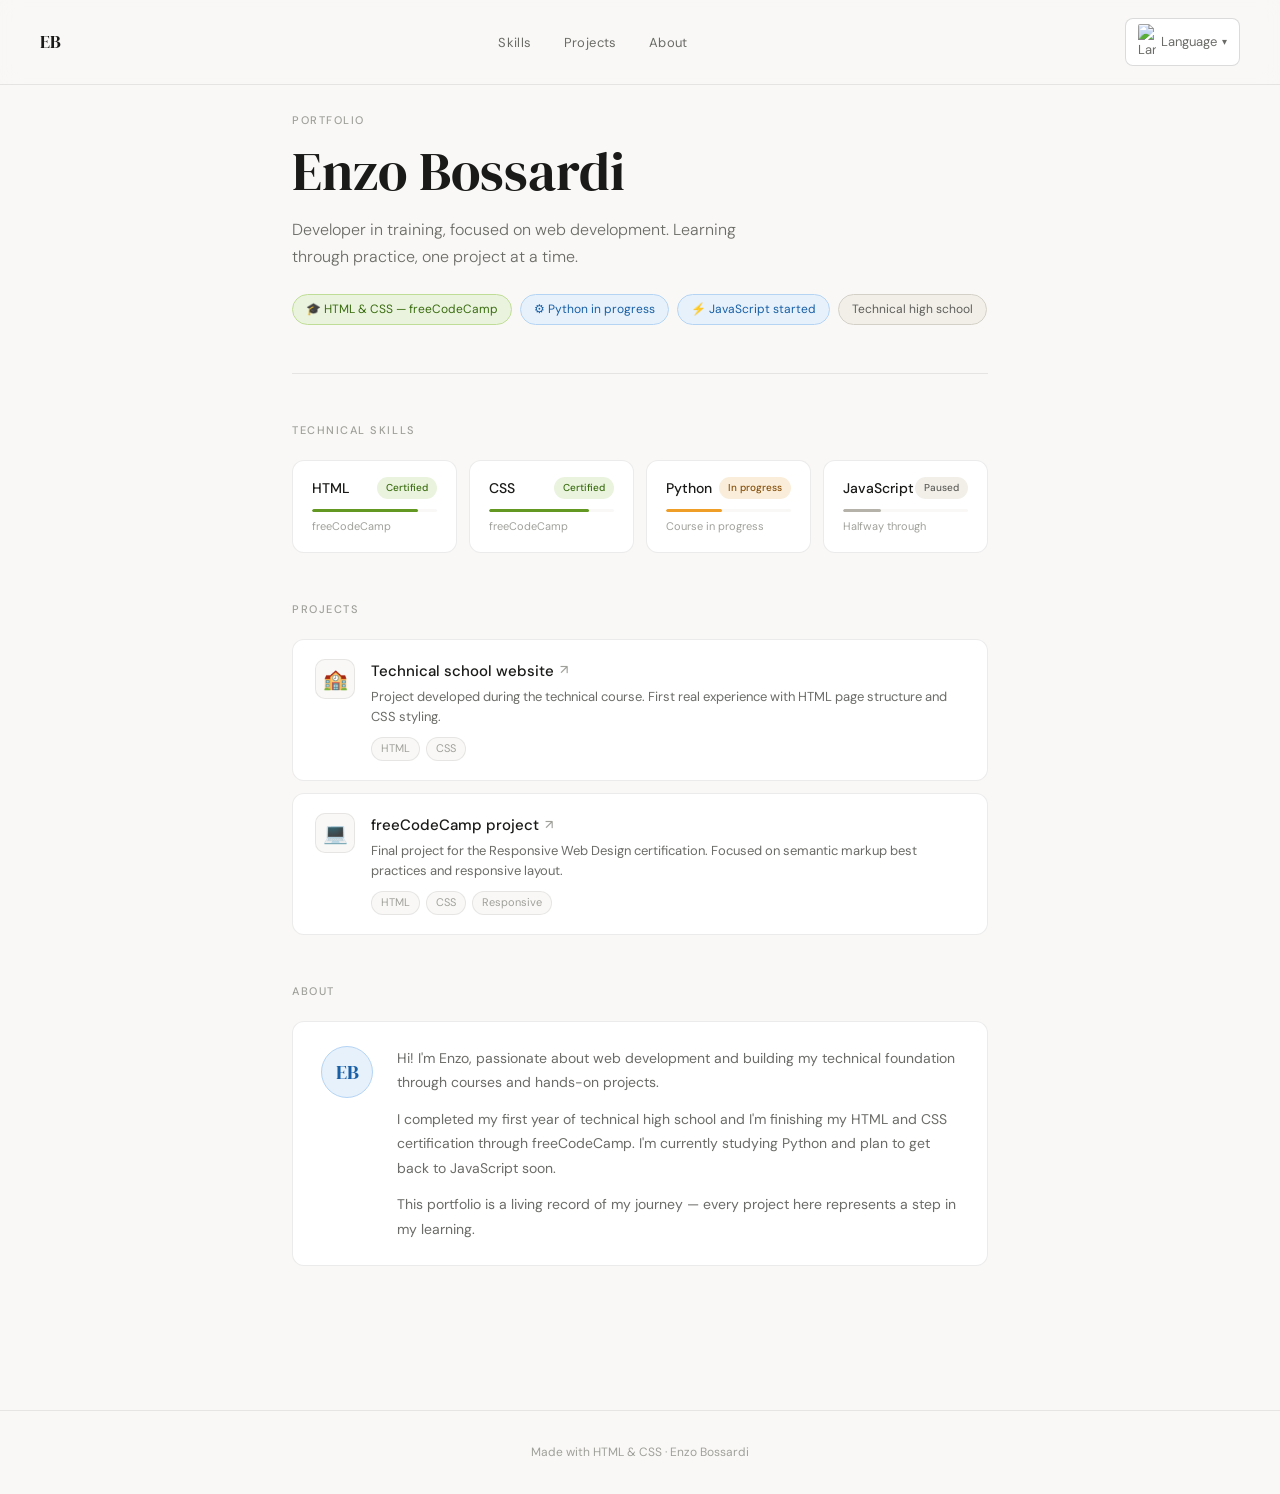
==== index-en.html @ 839d7126 "Deploy first version of my personal hub" ====
<!DOCTYPE html>
<html lang="en">
<head>
  <meta charset="UTF-8" />
  <meta name="viewport" content="width=device-width, initial-scale=1.0" />
  <title>Enzo Bossardi — Portfolio</title>
  <link rel="preconnect" href="https://fonts.googleapis.com" />
  <link rel="preconnect" href="https://fonts.gstatic.com" crossorigin />
  <link href="https://fonts.googleapis.com/css2?family=DM+Serif+Display&family=DM+Sans:ital,opsz,wght@0,9..40,300;0,9..40,400;0,9..40,500&display=swap" rel="stylesheet" />
  <link rel="stylesheet" href="styles.css">
  <link rel="shortcut icon" href="logo-Index.png" type="image/x-icon">
</head>
<body>

  <nav>
    <a href="#" class="nav-logo">EB</a>
    <ul class="nav-links">
      <li><a href="#skills">Skills</a></li>
      <li><a href="#projects">Projects</a></li>
      <li><a href="#about">About</a></li>
    </ul>
    <div class="lang-wrapper">
      <input type="checkbox" id="lang-toggle" />
      <label class="lang-btn" for="lang-toggle">
        <img src="https://flagcdn.com/us.svg" width="18" alt="Language" style="border-radius:2px; vertical-align:-2px;" /> Language <span class="lang-chevron">▾</span>
      </label>
      <div class="lang-dropdown">
        <a href="index.html"><img src="https://flagcdn.com/br.svg" width="18" alt="Brasil" style="border-radius:2px; vertical-align:-2px;" /> Português</a>
        <a href="index-en.html" class="active"><img src="https://flagcdn.com/us.svg" width="18" alt="USA" style="border-radius:2px; vertical-align:-2px;" /> English</a>
      </div>
    </div>
  </nav>

  <main>

    <div class="hero">
      <p class="hero-label">Portfolio</p>
      <h1 class="hero-name">Enzo Bossardi</h1>
      <p class="hero-desc">Developer in training, focused on web development. Learning through practice, one project at a time.</p>
      <div class="hero-tags">
        <span class="tag green">🎓 HTML &amp; CSS — freeCodeCamp</span>
        <span class="tag blue">⚙ Python in progress</span>
        <span class="tag blue">⚡ JavaScript started</span>
        <span class="tag gray">Technical high school</span>
      </div>
    </div>

    <section id="skills">
      <p class="section-label">Technical skills</p>
      <div class="skills-grid">

        <div class="skill-card">
          <div class="skill-top">
            <span class="skill-name">HTML</span>
            <span class="badge badge-green">Certified</span>
          </div>
          <div class="skill-bar"><div class="skill-bar-fill fill-green" style="width:85%"></div></div>
          <p class="skill-note">freeCodeCamp</p>
        </div>

        <div class="skill-card">
          <div class="skill-top">
            <span class="skill-name">CSS</span>
            <span class="badge badge-green">Certified</span>
          </div>
          <div class="skill-bar"><div class="skill-bar-fill fill-green" style="width:80%"></div></div>
          <p class="skill-note">freeCodeCamp</p>
        </div>

        <div class="skill-card">
          <div class="skill-top">
            <span class="skill-name">Python</span>
            <span class="badge badge-amber">In progress</span>
          </div>
          <div class="skill-bar"><div class="skill-bar-fill fill-amber" style="width:45%"></div></div>
          <p class="skill-note">Course in progress</p>
        </div>

        <div class="skill-card">
          <div class="skill-top">
            <span class="skill-name">JavaScript</span>
            <span class="badge badge-gray">Paused</span>
          </div>
          <div class="skill-bar"><div class="skill-bar-fill fill-gray" style="width:30%"></div></div>
          <p class="skill-note">Halfway through</p>
        </div>

      </div>
    </section>

    <section id="projects">
      <p class="section-label">Projects</p>
      <div class="projects-list">

        <a class="project-card" href="senacscs.github.io/t4/enzo/index.html" target="_blank" rel="noopener">
          <div class="project-icon">🏫</div>
          <div class="project-info">
            <p class="project-title">Technical school website <span class="arrow">↗</span></p>
            <p class="project-desc">Project developed during the technical course. First real experience with HTML page structure and CSS styling.</p>
            <div class="project-techs">
              <span class="tech-pill">HTML</span>
              <span class="tech-pill">CSS</span>
            </div>
          </div>
        </a>

        <a class="project-card" href="https://www.freecodecamp.org/enzobossardi208" target="_blank" rel="noopener">
          <div class="project-icon">💻</div>
          <div class="project-info">
            <p class="project-title">freeCodeCamp project <span class="arrow">↗</span></p>
            <p class="project-desc">Final project for the Responsive Web Design certification. Focused on semantic markup best practices and responsive layout.</p>
            <div class="project-techs">
              <span class="tech-pill">HTML</span>
              <span class="tech-pill">CSS</span>
              <span class="tech-pill">Responsive</span>
            </div>
          </div>
        </a>

      </div>
    </section>

    <section id="about">
      <p class="section-label">About</p>
      <div class="sobre-card">
        <div class="avatar">EB</div>
        <div class="sobre-text">
          <p>Hi! I'm Enzo, passionate about web development and building my technical foundation through courses and hands-on projects.</p>
          <p>I completed my first year of technical high school and I'm finishing my HTML and CSS certification through freeCodeCamp. I'm currently studying Python and plan to get back to JavaScript soon.</p>
          <p>This portfolio is a living record of my journey — every project here represents a step in my learning.</p>
        </div>
      </div>
    </section>

  </main>

  <footer>
    Made with HTML &amp; CSS · Enzo Bossardi
  </footer>

</body>
</html>
---- styles.css ----
*, *::before, *::after {
      box-sizing: border-box;
      margin: 0;
      padding: 0;
    }

    :root {
      --bg: #f9f8f6;
      --surface: #ffffff;
      --border: rgba(0, 0, 0, 0.08);
      --border-strong: rgba(0, 0, 0, 0.14);
      --text: #1a1a18;
      --text-muted: #6b6b67;
      --text-faint: #a0a09b;
      --green: #3B6D11;
      --green-bg: #EAF3DE;
      --amber: #854F0B;
      --amber-bg: #FAEEDA;
      --gray-text: #5F5E5A;
      --gray-bg: #F1EFE8;
      --blue: #185FA5;
      --blue-bg: #E6F1FB;
    }

    html { scroll-behavior: smooth; }

    body {
      background: var(--bg);
      color: var(--text);
      font-family: 'DM Sans', sans-serif;
      font-weight: 400;
      line-height: 1.6;
      min-height: 100vh;
    }

    /* NAV */
    nav {
      position: fixed;
      top: 0; left: 0; right: 0;
      z-index: 100;
      display: flex;
      align-items: center;
      justify-content: space-between;
      padding: 1.1rem 2.5rem;
      background: rgba(249, 248, 246, 0.88);
      backdrop-filter: blur(10px);
      border-bottom: 0.5px solid var(--border);
    }

    .nav-logo {
      font-family: 'DM Serif Display', serif;
      font-size: 18px;
      color: var(--text);
      text-decoration: none;
    }

    .nav-links {
      display: flex;
      gap: 2rem;
      list-style: none;
    }

    .nav-links a {
      font-size: 13px;
      color: var(--text-muted);
      text-decoration: none;
      letter-spacing: 0.03em;
      transition: color 0.2s;
    }

    .nav-links a:hover { color: var(--text); }

    /* DROPDOWN DE IDIOMA */
    .lang-wrapper {
      position: relative;
    }

    #lang-toggle { display: none; }

    .lang-btn {
      display: flex;
      align-items: center;
      gap: 5px;
      font-size: 13px;
      color: var(--text-muted);
      cursor: pointer;
      padding: 5px 12px;
      border-radius: 8px;
      border: 0.5px solid var(--border-strong);
      background: var(--surface);
      transition: background 0.2s, color 0.2s;
      user-select: none;
    }

    .lang-btn:hover { background: var(--bg); color: var(--text); }

    .lang-chevron {
      font-size: 10px;
      transition: transform 0.2s;
      display: inline-block;
    }

    #lang-toggle:checked ~ .lang-btn .lang-chevron {
      transform: rotate(180deg);
    }

    .lang-dropdown {
      display: none;
      position: absolute;
      top: calc(100% + 8px);
      right: 0;
      background: var(--surface);
      border: 0.5px solid var(--border-strong);
      border-radius: 10px;
      overflow: hidden;
      min-width: 130px;
      box-shadow: 0 4px 16px rgba(0,0,0,0.08);
      z-index: 200;
    }

    #lang-toggle:checked ~ .lang-dropdown { display: block; }

    .lang-dropdown a {
      display: flex;
      align-items: center;
      gap: 8px;
      padding: 10px 14px;
      font-size: 13px;
      color: var(--text-muted);
      text-decoration: none;
      transition: background 0.15s, color 0.15s;
      border-bottom: 0.5px solid var(--border);
    }

    .lang-dropdown a:last-child { border-bottom: none; }

    .lang-dropdown a:hover {
      background: var(--bg);
      color: var(--text);
    }

    .lang-dropdown a.active {
      color: var(--text);
      font-weight: 500;
    }

    /* MAIN */
    main {
      max-width: 760px;
      margin: 0 auto;
      padding: 7rem 2rem 5rem;
    }

    /* HERO */
    .hero {
      padding-bottom: 3rem;
      border-bottom: 0.5px solid var(--border);
      margin-bottom: 3rem;
      animation: fadeUp 0.6s ease both;
    }

    .hero-label {
      font-size: 11px;
      letter-spacing: 0.14em;
      text-transform: uppercase;
      color: var(--text-faint);
      font-weight: 500;
      margin-bottom: 0.75rem;
    }

    .hero-name {
      font-family: 'DM Serif Display', serif;
      font-size: clamp(36px, 7vw, 54px);
      font-weight: 400;
      line-height: 1.08;
      margin-bottom: 1rem;
    }

    .hero-desc {
      font-size: 16px;
      color: var(--text-muted);
      font-weight: 300;
      max-width: 480px;
      line-height: 1.7;
      margin-bottom: 1.5rem;
    }

    .hero-tags {
      display: flex;
      flex-wrap: wrap;
      gap: 8px;
    }

    .tag {
      display: inline-flex;
      align-items: center;
      gap: 5px;
      font-size: 12px;
      padding: 5px 13px;
      border-radius: 100px;
      border: 0.5px solid var(--border-strong);
      color: var(--text-muted);
      background: var(--surface);
    }

    .tag.green { border-color: #C0DD97; color: var(--green); background: var(--green-bg); }
    .tag.blue  { border-color: #B5D4F4; color: var(--blue);  background: var(--blue-bg); }
    .tag.gray  { border-color: #D3D1C7; color: var(--gray-text); background: var(--gray-bg); }

    /* SECTIONS */
    section {
      margin-bottom: 3rem;
      animation: fadeUp 0.6s ease both;
    }

    section:nth-of-type(1) { animation-delay: 0.1s; }
    section:nth-of-type(2) { animation-delay: 0.2s; }
    section:nth-of-type(3) { animation-delay: 0.3s; }

    .section-label {
      font-size: 11px;
      letter-spacing: 0.14em;
      text-transform: uppercase;
      color: var(--text-faint);
      font-weight: 500;
      margin-bottom: 1.25rem;
    }

    /* SKILLS */
    .skills-grid {
      display: grid;
      grid-template-columns: repeat(auto-fit, minmax(155px, 1fr));
      gap: 12px;
    }

    .skill-card {
      background: var(--surface);
      border: 0.5px solid var(--border);
      border-radius: 12px;
      padding: 1rem 1.2rem;
      transition: border-color 0.2s, transform 0.2s;
    }

    .skill-card:hover {
      border-color: var(--border-strong);
      transform: translateY(-2px);
    }

    .skill-top {
      display: flex;
      align-items: center;
      justify-content: space-between;
      margin-bottom: 10px;
    }

    .skill-name { font-size: 14px; font-weight: 500; }

    .badge {
      font-size: 10px;
      padding: 3px 9px;
      border-radius: 100px;
      font-weight: 500;
    }

    .badge-green { background: var(--green-bg); color: var(--green); }
    .badge-amber { background: var(--amber-bg); color: var(--amber); }
    .badge-gray  { background: var(--gray-bg);  color: var(--gray-text); }

    .skill-bar {
      height: 3px;
      background: var(--bg);
      border-radius: 100px;
      overflow: hidden;
      margin-bottom: 6px;
    }

    .skill-bar-fill {
      height: 100%;
      border-radius: 100px;
    }

    .fill-green { background: #639922; }
    .fill-amber { background: #EF9F27; }
    .fill-gray  { background: #B4B2A9; }

    .skill-note { font-size: 11px; color: var(--text-faint); }

    /* PROJECTS */
    .projects-list {
      display: flex;
      flex-direction: column;
      gap: 12px;
    }

    .project-card {
      background: var(--surface);
      border: 0.5px solid var(--border);
      border-radius: 12px;
      padding: 1.2rem 1.4rem;
      display: flex;
      align-items: flex-start;
      gap: 1rem;
      text-decoration: none;
      color: inherit;
      transition: border-color 0.2s, transform 0.2s;
    }

    .project-card:hover {
      border-color: var(--border-strong);
      transform: translateY(-2px);
    }

    .project-icon {
      width: 40px;
      height: 40px;
      border-radius: 10px;
      background: var(--bg);
      border: 0.5px solid var(--border);
      display: flex;
      align-items: center;
      justify-content: center;
      font-size: 20px;
      flex-shrink: 0;
    }

    .project-info { flex: 1; }

    .project-title {
      font-size: 15px;
      font-weight: 500;
      margin-bottom: 4px;
      display: flex;
      align-items: center;
      gap: 6px;
    }

    .arrow {
      font-size: 13px;
      color: var(--text-faint);
      transition: transform 0.2s, color 0.2s;
    }

    .project-card:hover .arrow {
      transform: translate(2px, -2px);
      color: var(--text-muted);
    }

    .project-desc {
      font-size: 13px;
      color: var(--text-muted);
      line-height: 1.55;
      margin-bottom: 10px;
    }

    .project-techs {
      display: flex;
      flex-wrap: wrap;
      gap: 6px;
    }

    .tech-pill {
      font-size: 11px;
      padding: 2px 9px;
      border-radius: 100px;
      border: 0.5px solid var(--border);
      color: var(--text-faint);
      background: var(--bg);
    }

    /* SOBRE */
    .sobre-card {
      background: var(--surface);
      border: 0.5px solid var(--border);
      border-radius: 12px;
      padding: 1.5rem 1.75rem;
      display: flex;
      gap: 1.5rem;
      align-items: flex-start;
    }

    .avatar {
      width: 52px;
      height: 52px;
      border-radius: 50%;
      background: var(--blue-bg);
      border: 0.5px solid #B5D4F4;
      display: flex;
      align-items: center;
      justify-content: center;
      font-family: 'DM Serif Display', serif;
      font-size: 20px;
      color: var(--blue);
      flex-shrink: 0;
    }

    .sobre-text p {
      font-size: 14px;
      color: var(--text-muted);
      line-height: 1.75;
      margin-bottom: 0.75rem;
    }

    .sobre-text p:last-child { margin-bottom: 0; }

    /* FOOTER */
    footer {
      text-align: center;
      padding: 2rem;
      font-size: 12px;
      color: var(--text-faint);
      border-top: 0.5px solid var(--border);
      margin-top: 1rem;
    }

    /* ANIMATION */
    @keyframes fadeUp {
      from { opacity: 0; transform: translateY(16px); }
      to   { opacity: 1; transform: translateY(0); }
    }

    /* MOBILE */
    @media (max-width: 600px) {
      nav { padding: 1rem 1.25rem; }
      .nav-links { gap: 1.25rem; }
      main { padding: 6rem 1.25rem 4rem; }
      .sobre-card { flex-direction: column; }
    }
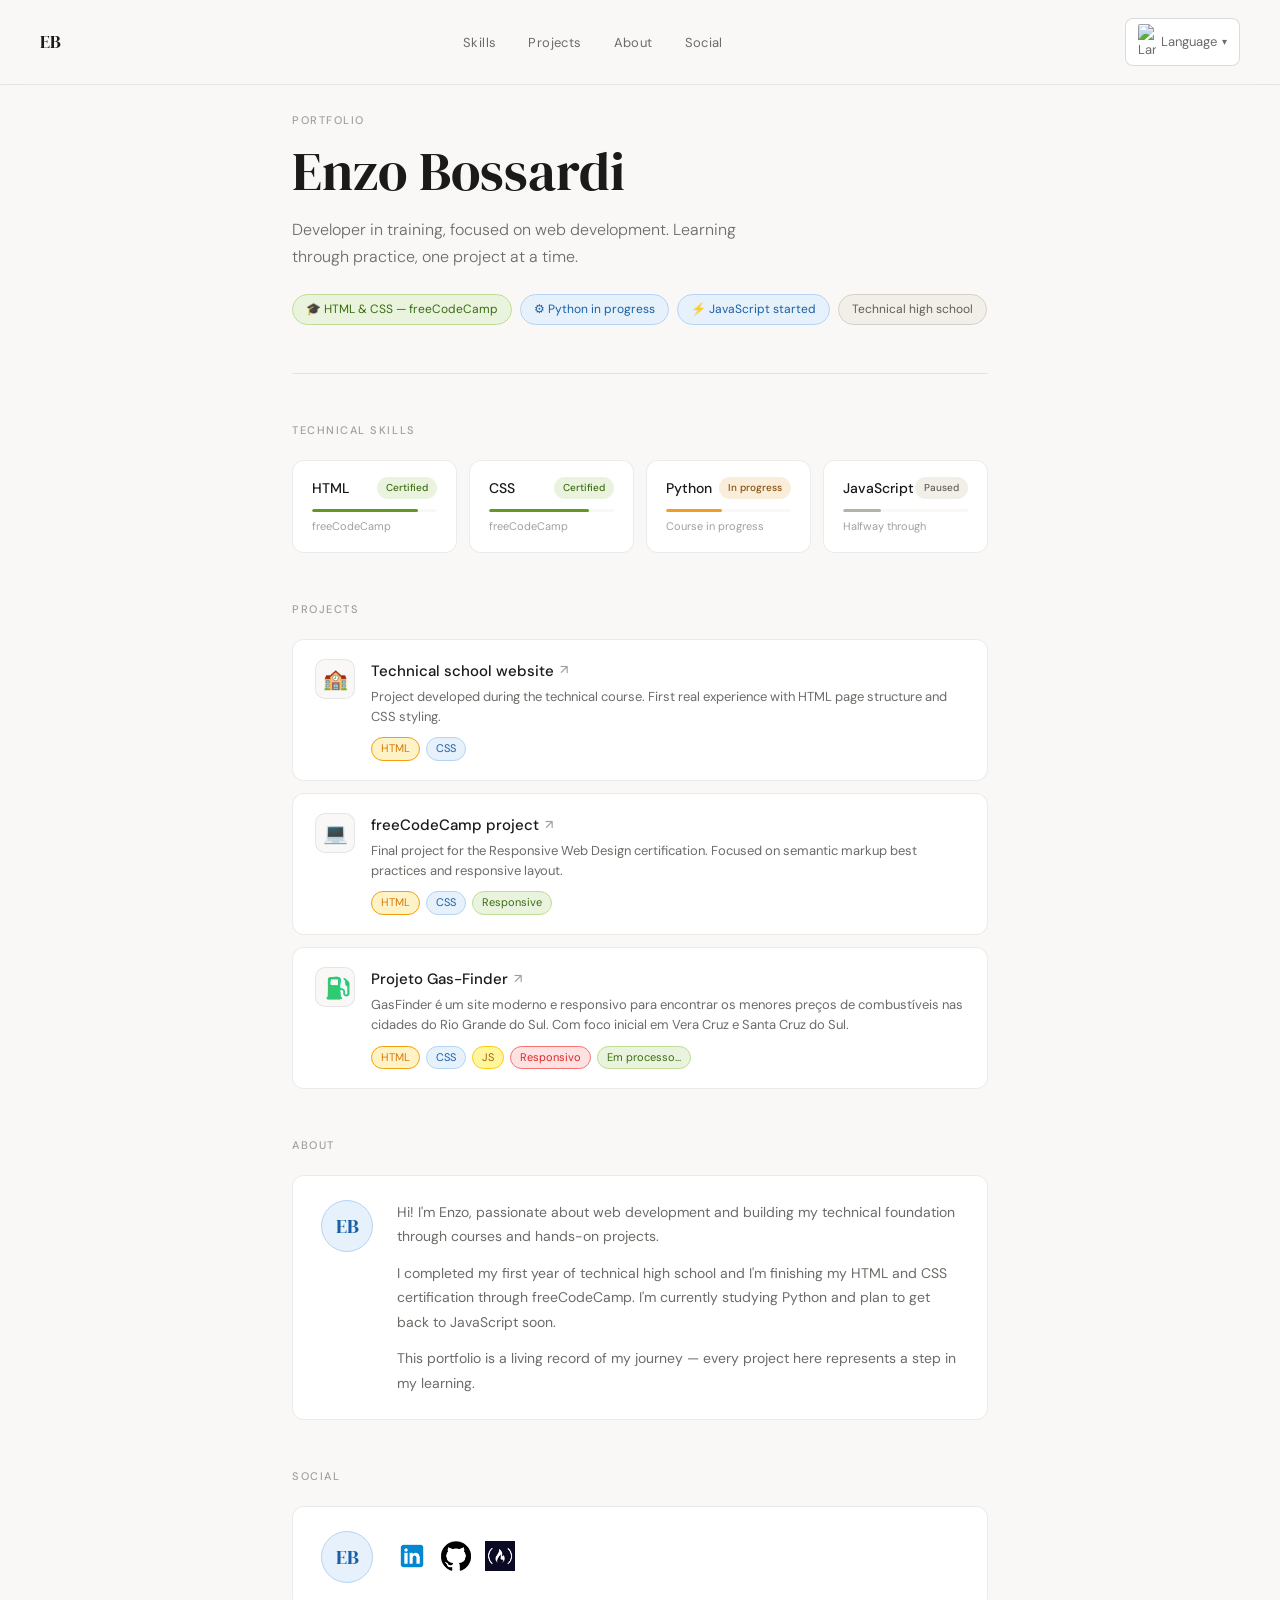
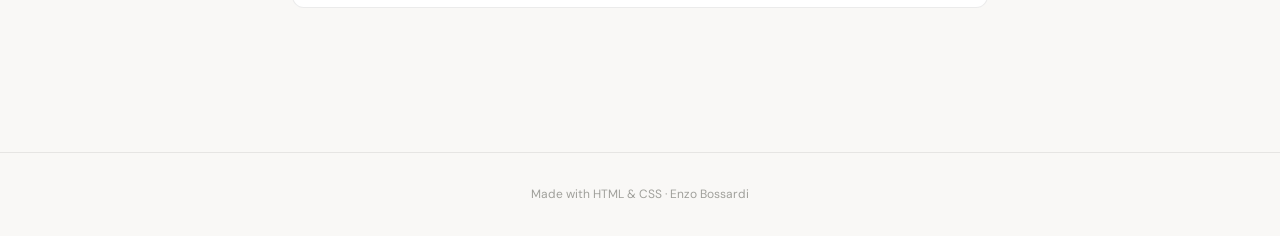
==== commit 4d7353c3: "Updating English" ====
--- a/index-en.html
+++ b/index-en.html
@@ -18,6 +18,7 @@
       <li><a href="#skills">Skills</a></li>
       <li><a href="#projects">Projects</a></li>
       <li><a href="#about">About</a></li>
+      <li><a href="#social">Social</a></li>
     </ul>
     <div class="lang-wrapper">
       <input type="checkbox" id="lang-toggle" />
@@ -98,8 +99,8 @@
             <p class="project-title">Technical school website <span class="arrow">↗</span></p>
             <p class="project-desc">Project developed during the technical course. First real experience with HTML page structure and CSS styling.</p>
             <div class="project-techs">
-              <span class="tech-pill">HTML</span>
-              <span class="tech-pill">CSS</span>
+              <span class="tech-pill tag orange">HTML</span>
+              <span class="tech-pill tag blue">CSS</span>
             </div>
           </div>
         </a>
@@ -110,9 +111,24 @@
             <p class="project-title">freeCodeCamp project <span class="arrow">↗</span></p>
             <p class="project-desc">Final project for the Responsive Web Design certification. Focused on semantic markup best practices and responsive layout.</p>
             <div class="project-techs">
-              <span class="tech-pill">HTML</span>
-              <span class="tech-pill">CSS</span>
-              <span class="tech-pill">Responsive</span>
+              <span class="tech-pill tag orange">HTML</span>
+              <span class="tech-pill tag blue">CSS</span>
+              <span class="tech-pill tag green">Responsive</span>
+            </div>
+          </div>
+        </a>
+
+         <a class="project-card" href="https://enzobossardi208.github.io/Gas-Finder/" target="_blank" rel="noopener">
+          <div class="project-icon"><img src="images/Logo-Gas-Finder-2.0.png" alt="Logo Gas-Finder" width="40px"></div>
+          <div class="project-info">
+            <p class="project-title">Projeto Gas-Finder <span class="arrow">↗</span></p>
+            <p class="project-desc">GasFinder é um site moderno e responsivo para encontrar os menores preços de combustíveis nas cidades do Rio Grande do Sul. Com foco inicial em Vera Cruz e Santa Cruz do Sul.</p>
+            <div class="project-techs">
+              <span class="tech-pill tag orange">HTML</span>
+              <span class="tech-pill tag blue">CSS</span>
+              <span class="tech-pill tag yellow">JS</span>
+              <span class="tech-pill tag red">Responsivo</span>
+              <span class="tech-pill tag green">Em processo...</span>
             </div>
           </div>
         </a>
@@ -132,6 +148,21 @@
       </div>
     </section>
 
+     <section id="social">
+      <p class="section-label">Social</p> 
+      <div class="social-card">
+        <div class="avatar">EB</div>
+        <div class="social-text">
+          <ul>
+            <li><a href="https://www.linkedin.com/in/enzobossardi/" target="_blank"><img src="images/logo-linkedin.png" alt="Logo Linkedin" width="30px"></a></li>
+            <li><a href="https://github.com/EnzoBossardi208" target="_blank"><img src="images/logo-github.png" alt="Logo Github" width="30px"></a></li>
+            <li><a href="https://www.freecodecamp.org/enzobossardi208" target="_blank"><img src="images/freecode-logo.jpg" alt="Logo FreeCodeCamp" width="30px"></a></li>
+          </ul>
+        </div>
+      </div>
+
+    </section>
+
   </main>
 
   <footer>
--- a/styles.css
+++ b/styles.css
@@ -20,6 +20,12 @@
       --gray-bg: #F1EFE8;
       --blue: #185FA5;
       --blue-bg: #E6F1FB;
+      --orange: #D97706;
+      --orange-bg: #FEF3C7;
+      --yellow: #A16207;
+      --yellow-bg: #FFF59D;
+      --red: #DC2626;
+      --red-bg: #FEE2E2;
     }
 
     html { scroll-behavior: smooth; }
@@ -206,6 +212,10 @@
     .tag.green { border-color: #C0DD97; color: var(--green); background: var(--green-bg); }
     .tag.blue  { border-color: #B5D4F4; color: var(--blue);  background: var(--blue-bg); }
     .tag.gray  { border-color: #D3D1C7; color: var(--gray-text); background: var(--gray-bg); }
+    .tag.orange { border-color: #F59E0B; color: var(--orange); background: var(--orange-bg); }
+    .tag.yellow { border-color: #FACC15; color: var(--yellow); background: var(--yellow-bg); }
+    .tag.red { border-color: #F87171; color: var(--red); background: var(--red-bg); }
+    
 
     /* SECTIONS */
     section {
@@ -401,6 +411,43 @@
     }
 
     .sobre-text p:last-child { margin-bottom: 0; }
+
+    /* SOCIAL  */
+
+     .social-card {
+      background: var(--surface);
+      border: 0.5px solid var(--border);
+      border-radius: 12px;
+      padding: 1.5rem 1.75rem;
+      display: flex;
+      gap: 1.5rem;
+      align-items: flex-start;
+    }
+
+    .social-text li {
+      margin: auto;
+      align-items: center;
+      justify-content: center;
+      margin-top: 10px;
+      margin-right: 10px;
+
+      list-style: none;
+      display: inline-block;
+    }
+
+    .social-text a {
+      display: inline-block;
+      transition: all 0.5s;
+    }
+
+    .social-text a:hover {
+      transform: scale(1.3) translateY(-6px);
+    }
+
+    .social-text li:last-child { margin-bottom: 0;}
+
+    .social-text p:last-child { margin-bottom: 0; }
+
 
     /* FOOTER */
     footer {
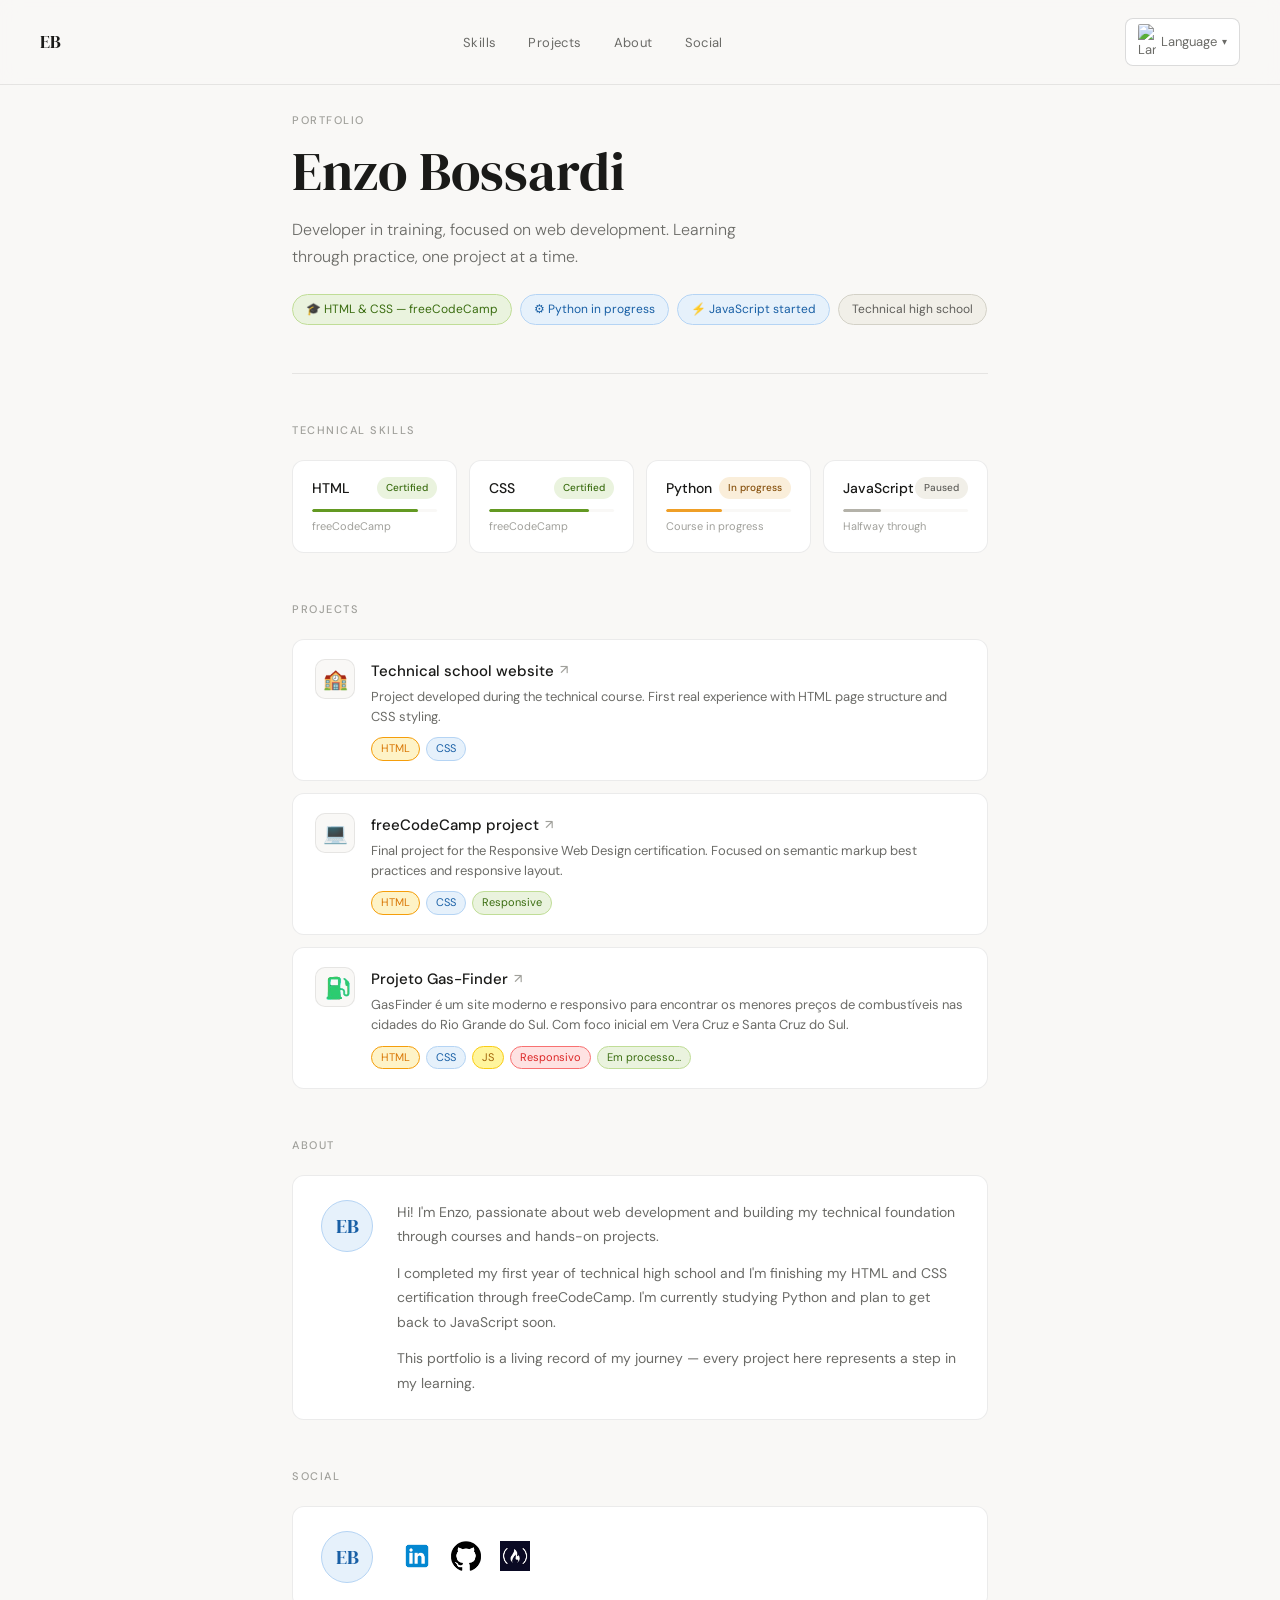
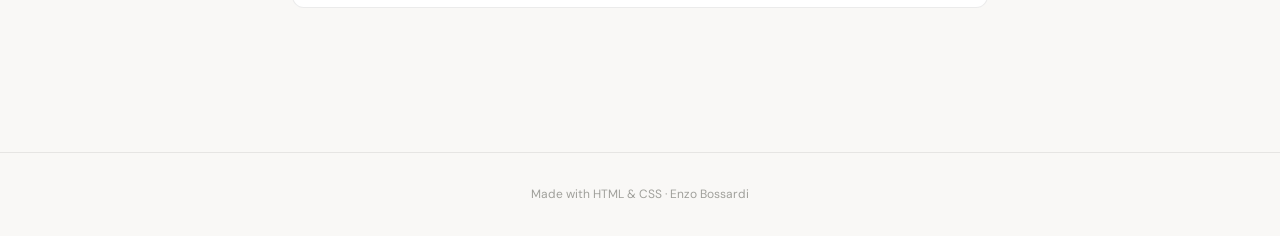
==== commit 63871610: "Atualizações Gerais" ====
--- a/index-en.html
+++ b/index-en.html
@@ -8,7 +8,7 @@
   <link rel="preconnect" href="https://fonts.gstatic.com" crossorigin />
   <link href="https://fonts.googleapis.com/css2?family=DM+Serif+Display&family=DM+Sans:ital,opsz,wght@0,9..40,300;0,9..40,400;0,9..40,500&display=swap" rel="stylesheet" />
   <link rel="stylesheet" href="styles.css">
-  <link rel="shortcut icon" href="logo-Index.png" type="image/x-icon">
+  <link rel="shortcut icon" href="images/" type="image/x-icon">
 </head>
 <body>
 
--- a/styles.css
+++ b/styles.css
@@ -430,6 +430,7 @@
       justify-content: center;
       margin-top: 10px;
       margin-right: 10px;
+      margin-left: 5px;
 
       list-style: none;
       display: inline-block;
@@ -437,7 +438,7 @@
 
     .social-text a {
       display: inline-block;
-      transition: all 0.5s;
+      transition: all 0.4s;
     }
 
     .social-text a:hover {
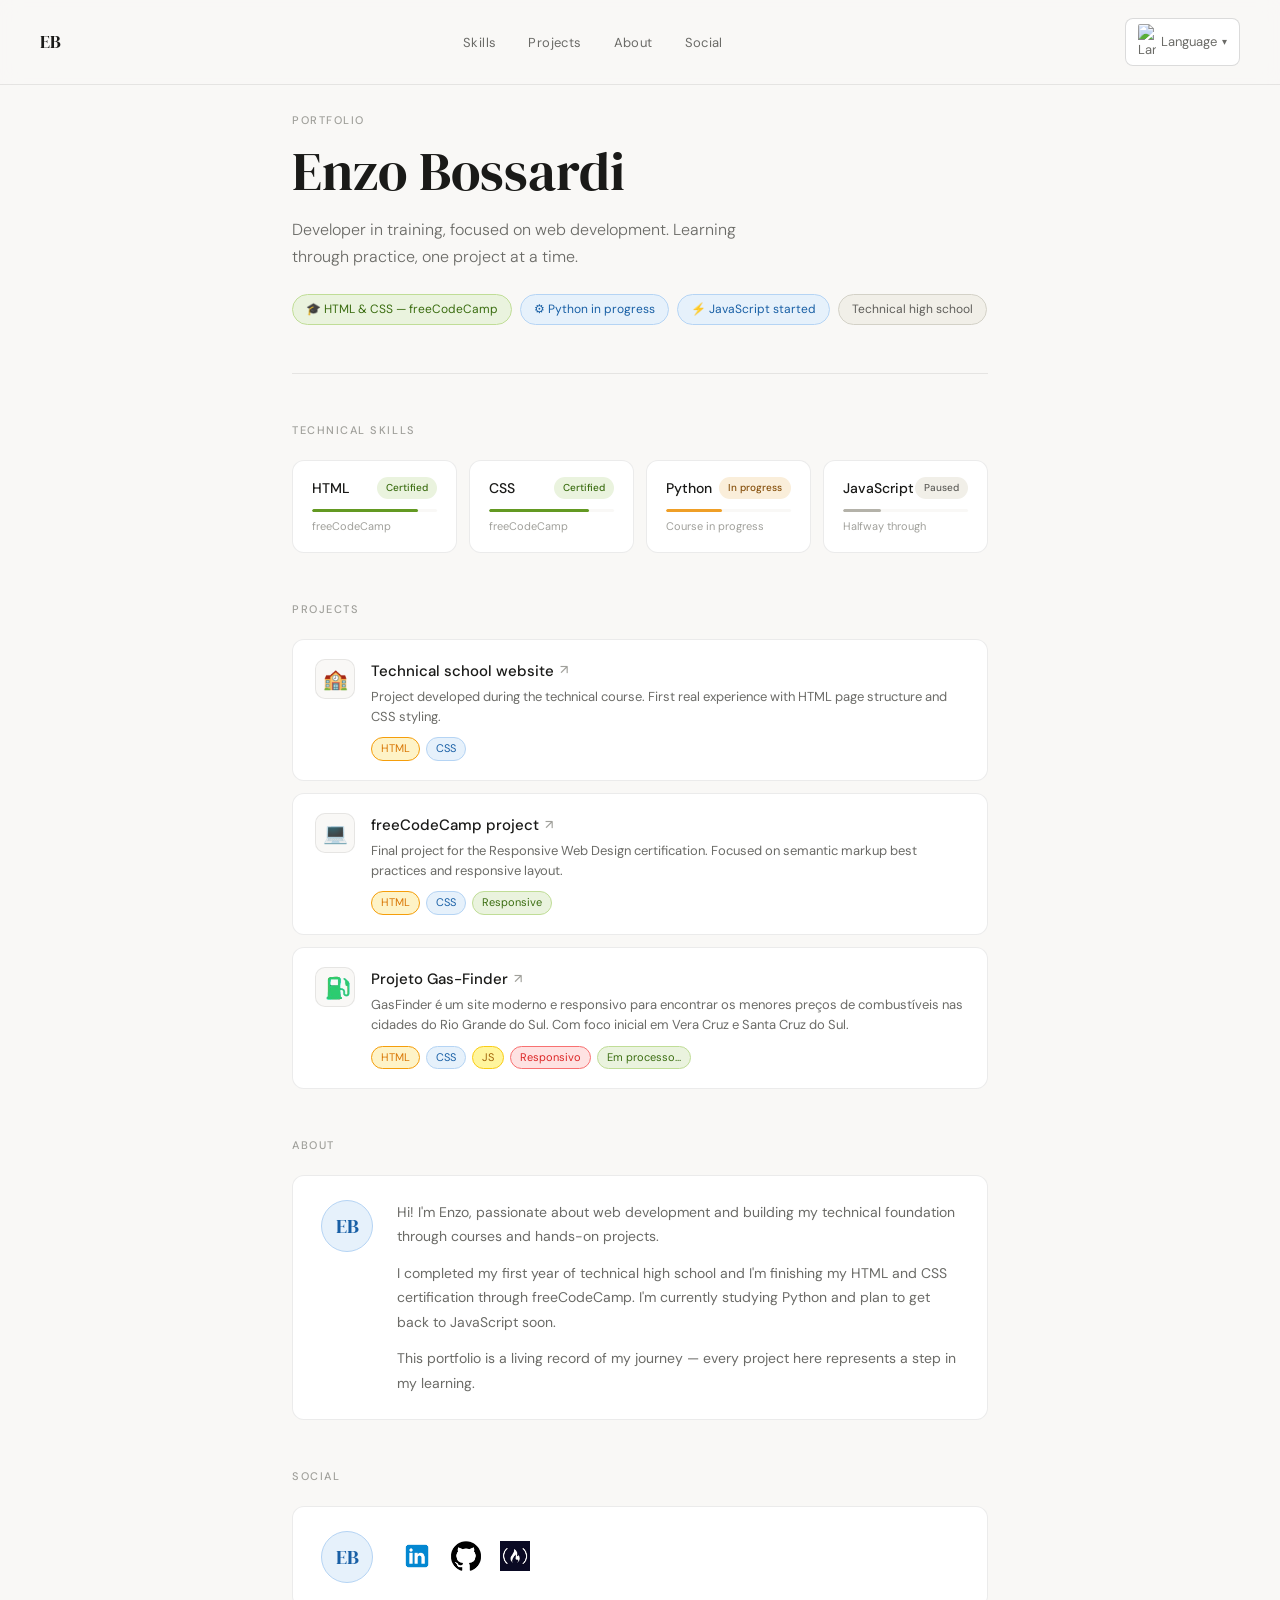
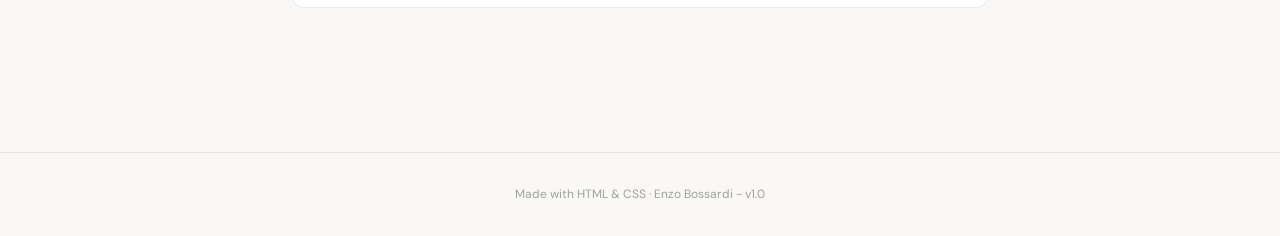
==== commit bc972989: "Update de versão" ====
--- a/index-en.html
+++ b/index-en.html
@@ -118,7 +118,7 @@
           </div>
         </a>
 
-         <a class="project-card" href="https://enzobossardi208.github.io/Gas-Finder/" target="_blank" rel="noopener">
+         <a class="project-card" href="https://gas-finder-six.vercel.app/" target="_blank" rel="noopener">
           <div class="project-icon"><img src="images/Logo-Gas-Finder-2.0.png" alt="Logo Gas-Finder" width="40px"></div>
           <div class="project-info">
             <p class="project-title">Projeto Gas-Finder <span class="arrow">↗</span></p>
@@ -166,7 +166,7 @@
   </main>
 
   <footer>
-    Made with HTML &amp; CSS · Enzo Bossardi
+    Made with HTML &amp; CSS · Enzo Bossardi - v1.0
   </footer>
 
 </body>
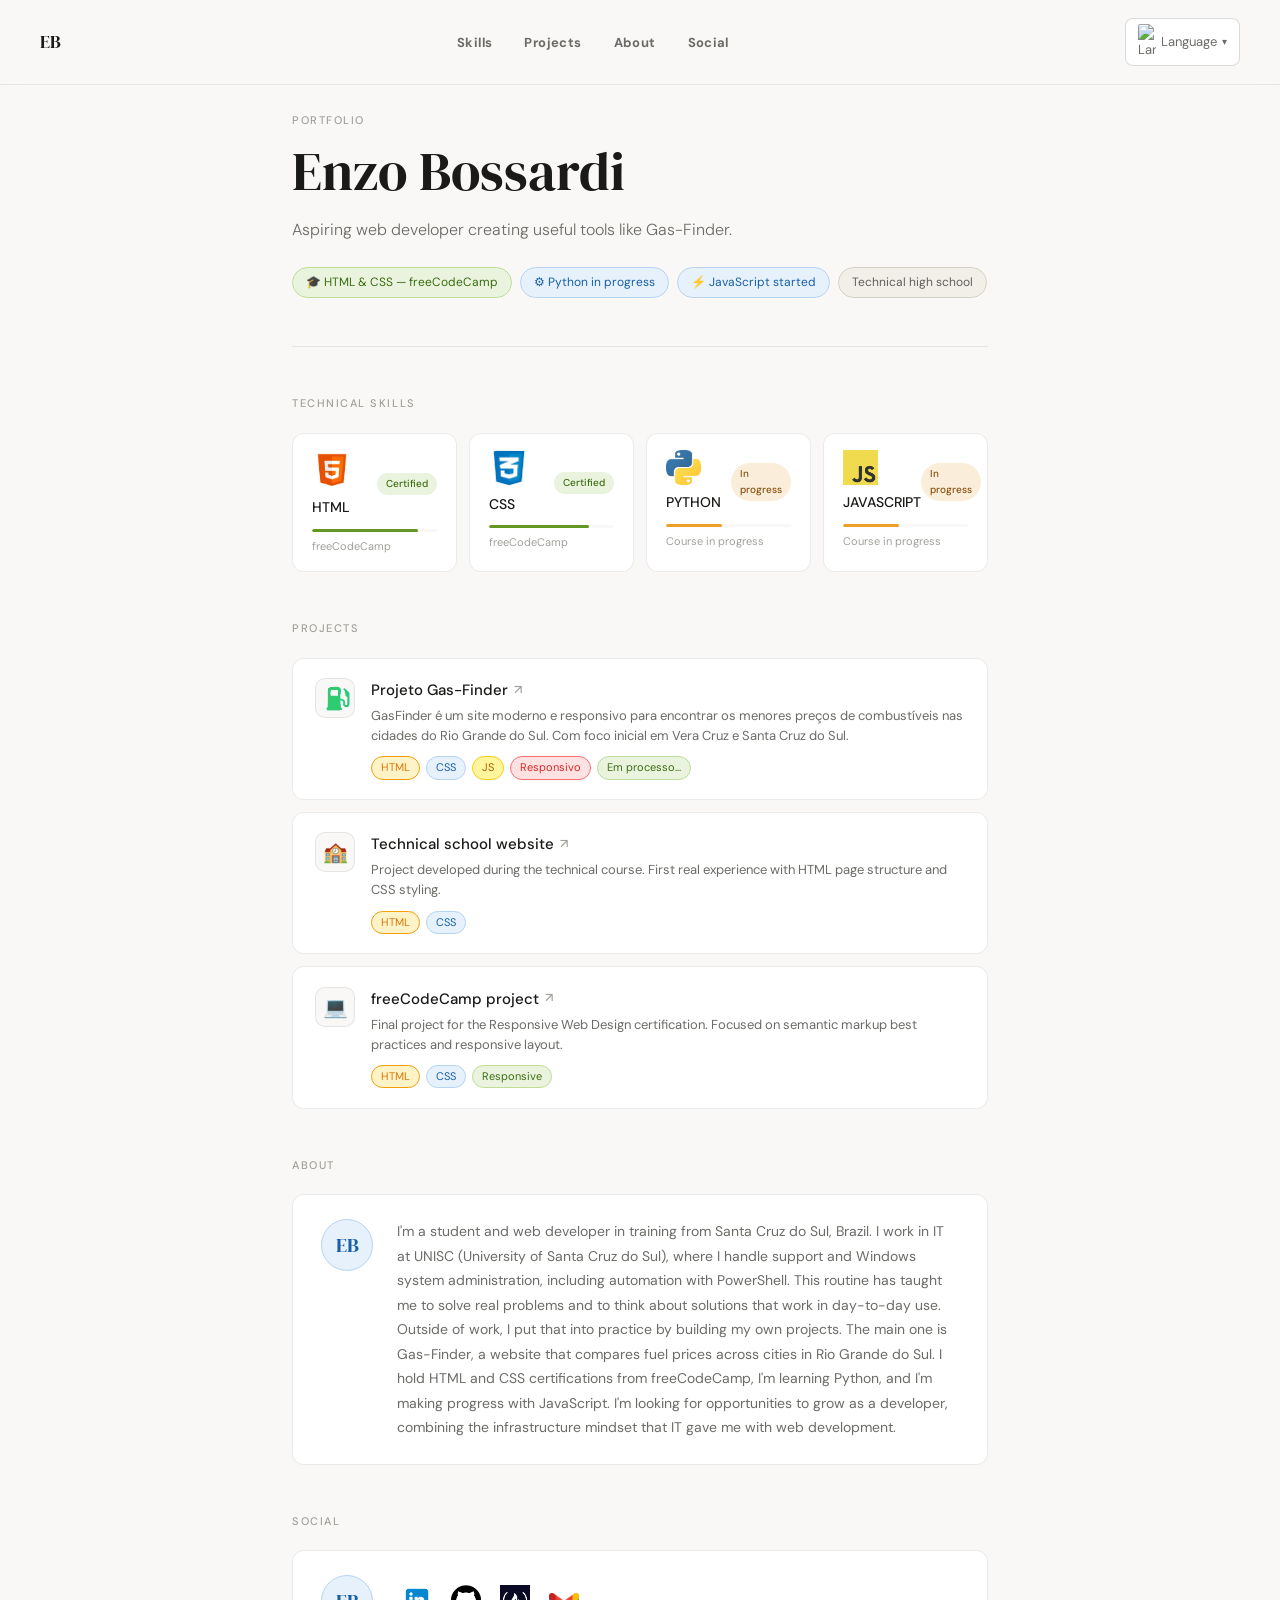
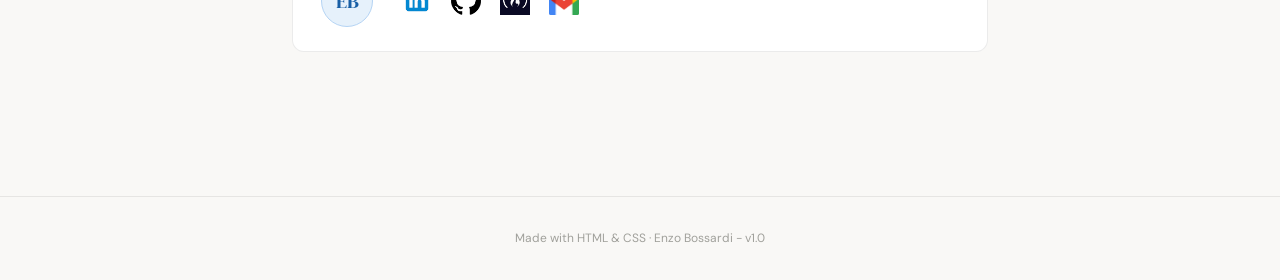
==== commit e58b9406: "Atualizações do site v1.1.1" ====
--- a/index-en.html
+++ b/index-en.html
@@ -37,7 +37,7 @@
     <div class="hero">
       <p class="hero-label">Portfolio</p>
       <h1 class="hero-name">Enzo Bossardi</h1>
-      <p class="hero-desc">Developer in training, focused on web development. Learning through practice, one project at a time.</p>
+      <p class="hero-desc">Aspiring web developer creating useful tools like Gas-Finder.</p>
       <div class="hero-tags">
         <span class="tag green">🎓 HTML &amp; CSS — freeCodeCamp</span>
         <span class="tag blue">⚙ Python in progress</span>
@@ -52,7 +52,7 @@
 
         <div class="skill-card">
           <div class="skill-top">
-            <span class="skill-name">HTML</span>
+            <span class="skill-name"><img src="images/html-logo-removebg-preview.png" alt="Logo html" width="40px">HTML</span>
             <span class="badge badge-green">Certified</span>
           </div>
           <div class="skill-bar"><div class="skill-bar-fill fill-green" style="width:85%"></div></div>
@@ -61,7 +61,7 @@
 
         <div class="skill-card">
           <div class="skill-top">
-            <span class="skill-name">CSS</span>
+            <span class="skill-name"><img src="images/Css-logo-removebg-preview.png" alt="Logo Css" width="40px">CSS</span>
             <span class="badge badge-green">Certified</span>
           </div>
           <div class="skill-bar"><div class="skill-bar-fill fill-green" style="width:80%"></div></div>
@@ -70,7 +70,7 @@
 
         <div class="skill-card">
           <div class="skill-top">
-            <span class="skill-name">Python</span>
+            <span class="skill-name"><img src="images/Python-logo-removebg-preview.png" alt="Logo Python" width="35px">PYTHON</span>
             <span class="badge badge-amber">In progress</span>
           </div>
           <div class="skill-bar"><div class="skill-bar-fill fill-amber" style="width:45%"></div></div>
@@ -79,11 +79,11 @@
 
         <div class="skill-card">
           <div class="skill-top">
-            <span class="skill-name">JavaScript</span>
-            <span class="badge badge-gray">Paused</span>
+            <span class="skill-name"><img src="images/JavaScript-logo.png" alt="Logo Js" width="35px">JAVASCRIPT</span>
+            <span class="badge badge-amber">In progress</span>
           </div>
-          <div class="skill-bar"><div class="skill-bar-fill fill-gray" style="width:30%"></div></div>
-          <p class="skill-note">Halfway through</p>
+          <div class="skill-bar"><div class="skill-bar-fill fill-amber" style="width:45%"></div></div>
+          <p class="skill-note">Course in progress</p>
         </div>
 
       </div>
@@ -92,6 +92,21 @@
     <section id="projects">
       <p class="section-label">Projects</p>
       <div class="projects-list">
+
+        <a class="project-card" href="https://gas-finder-six.vercel.app/" target="_blank" rel="noopener">
+          <div class="project-icon"><img src="images/Logo-Gas-Finder-2.0.png" alt="Logo Gas-Finder" width="40px"></div>
+          <div class="project-info">
+            <p class="project-title">Projeto Gas-Finder <span class="arrow">↗</span></p>
+            <p class="project-desc">GasFinder é um site moderno e responsivo para encontrar os menores preços de combustíveis nas cidades do Rio Grande do Sul. Com foco inicial em Vera Cruz e Santa Cruz do Sul.</p>
+            <div class="project-techs">
+              <span class="tech-pill tag orange">HTML</span>
+              <span class="tech-pill tag blue">CSS</span>
+              <span class="tech-pill tag yellow">JS</span>
+              <span class="tech-pill tag red">Responsivo</span>
+              <span class="tech-pill tag green">Em processo...</span>
+            </div>
+          </div>
+        </a>
 
         <a class="project-card" href="senacscs.github.io/t4/enzo/index.html" target="_blank" rel="noopener">
           <div class="project-icon">🏫</div>
@@ -118,21 +133,6 @@
           </div>
         </a>
 
-         <a class="project-card" href="https://gas-finder-six.vercel.app/" target="_blank" rel="noopener">
-          <div class="project-icon"><img src="images/Logo-Gas-Finder-2.0.png" alt="Logo Gas-Finder" width="40px"></div>
-          <div class="project-info">
-            <p class="project-title">Projeto Gas-Finder <span class="arrow">↗</span></p>
-            <p class="project-desc">GasFinder é um site moderno e responsivo para encontrar os menores preços de combustíveis nas cidades do Rio Grande do Sul. Com foco inicial em Vera Cruz e Santa Cruz do Sul.</p>
-            <div class="project-techs">
-              <span class="tech-pill tag orange">HTML</span>
-              <span class="tech-pill tag blue">CSS</span>
-              <span class="tech-pill tag yellow">JS</span>
-              <span class="tech-pill tag red">Responsivo</span>
-              <span class="tech-pill tag green">Em processo...</span>
-            </div>
-          </div>
-        </a>
-
       </div>
     </section>
 
@@ -141,9 +141,11 @@
       <div class="sobre-card">
         <div class="avatar">EB</div>
         <div class="sobre-text">
-          <p>Hi! I'm Enzo, passionate about web development and building my technical foundation through courses and hands-on projects.</p>
-          <p>I completed my first year of technical high school and I'm finishing my HTML and CSS certification through freeCodeCamp. I'm currently studying Python and plan to get back to JavaScript soon.</p>
-          <p>This portfolio is a living record of my journey — every project here represents a step in my learning.</p>
+          <p>I'm a student and web developer in training from Santa Cruz do Sul, Brazil. I work in IT at UNISC (University of Santa Cruz do Sul), where I handle support and Windows system administration, including automation with PowerShell. This routine has taught me to solve real problems and to think about solutions that work in day-to-day use.
+
+Outside of work, I put that into practice by building my own projects. The main one is Gas-Finder, a website that compares fuel prices across cities in Rio Grande do Sul. I hold HTML and CSS certifications from freeCodeCamp, I'm learning Python, and I'm making progress with JavaScript.
+
+I'm looking for opportunities to grow as a developer, combining the infrastructure mindset that IT gave me with web development.</p>
         </div>
       </div>
     </section>
@@ -157,6 +159,7 @@
             <li><a href="https://www.linkedin.com/in/enzobossardi/" target="_blank"><img src="images/logo-linkedin.png" alt="Logo Linkedin" width="30px"></a></li>
             <li><a href="https://github.com/EnzoBossardi208" target="_blank"><img src="images/logo-github.png" alt="Logo Github" width="30px"></a></li>
             <li><a href="https://www.freecodecamp.org/enzobossardi208" target="_blank"><img src="images/freecode-logo.jpg" alt="Logo FreeCodeCamp" width="30px"></a></li>
+            <li><a href="mailto:enzobossardi23@gmail.com" target="_blank"><img src="images/Gmail-Logo.png" alt="Logo Gmail" width="30px"></a></li>
           </ul>
         </div>
       </div>
--- a/styles.css
+++ b/styles.css
@@ -61,20 +61,41 @@
     }
 
     .nav-links {
+      font-weight: bold;
       display: flex;
       gap: 2rem;
       list-style: none;
     }
 
     .nav-links a {
+      position: relative;
       font-size: 13px;
       color: var(--text-muted);
       text-decoration: none;
       letter-spacing: 0.03em;
-      transition: color 0.2s;
-    }
-
-    .nav-links a:hover { color: var(--text); }
+      transition: color 0.5s;
+    }
+
+    .nav-links a:hover {
+      color: var(--text);
+    }
+
+    .nav-links a::after {
+  content: "";
+  position: absolute;
+  left: 0;
+  bottom: -2px;
+  width: 100%;
+  height: 2px;
+  background-color: currentColor;
+  transform: scaleX(0);
+  transform-origin: left;
+  transition: transform 0.5s ease;
+}
+
+.nav-links a:hover::after {
+  transform: scaleX(1);
+}
 
     /* DROPDOWN DE IDIOMA */
     .lang-wrapper {
@@ -166,6 +187,7 @@
     }
 
     .hero-label {
+      font-weight: bold;
       font-size: 11px;
       letter-spacing: 0.14em;
       text-transform: uppercase;
